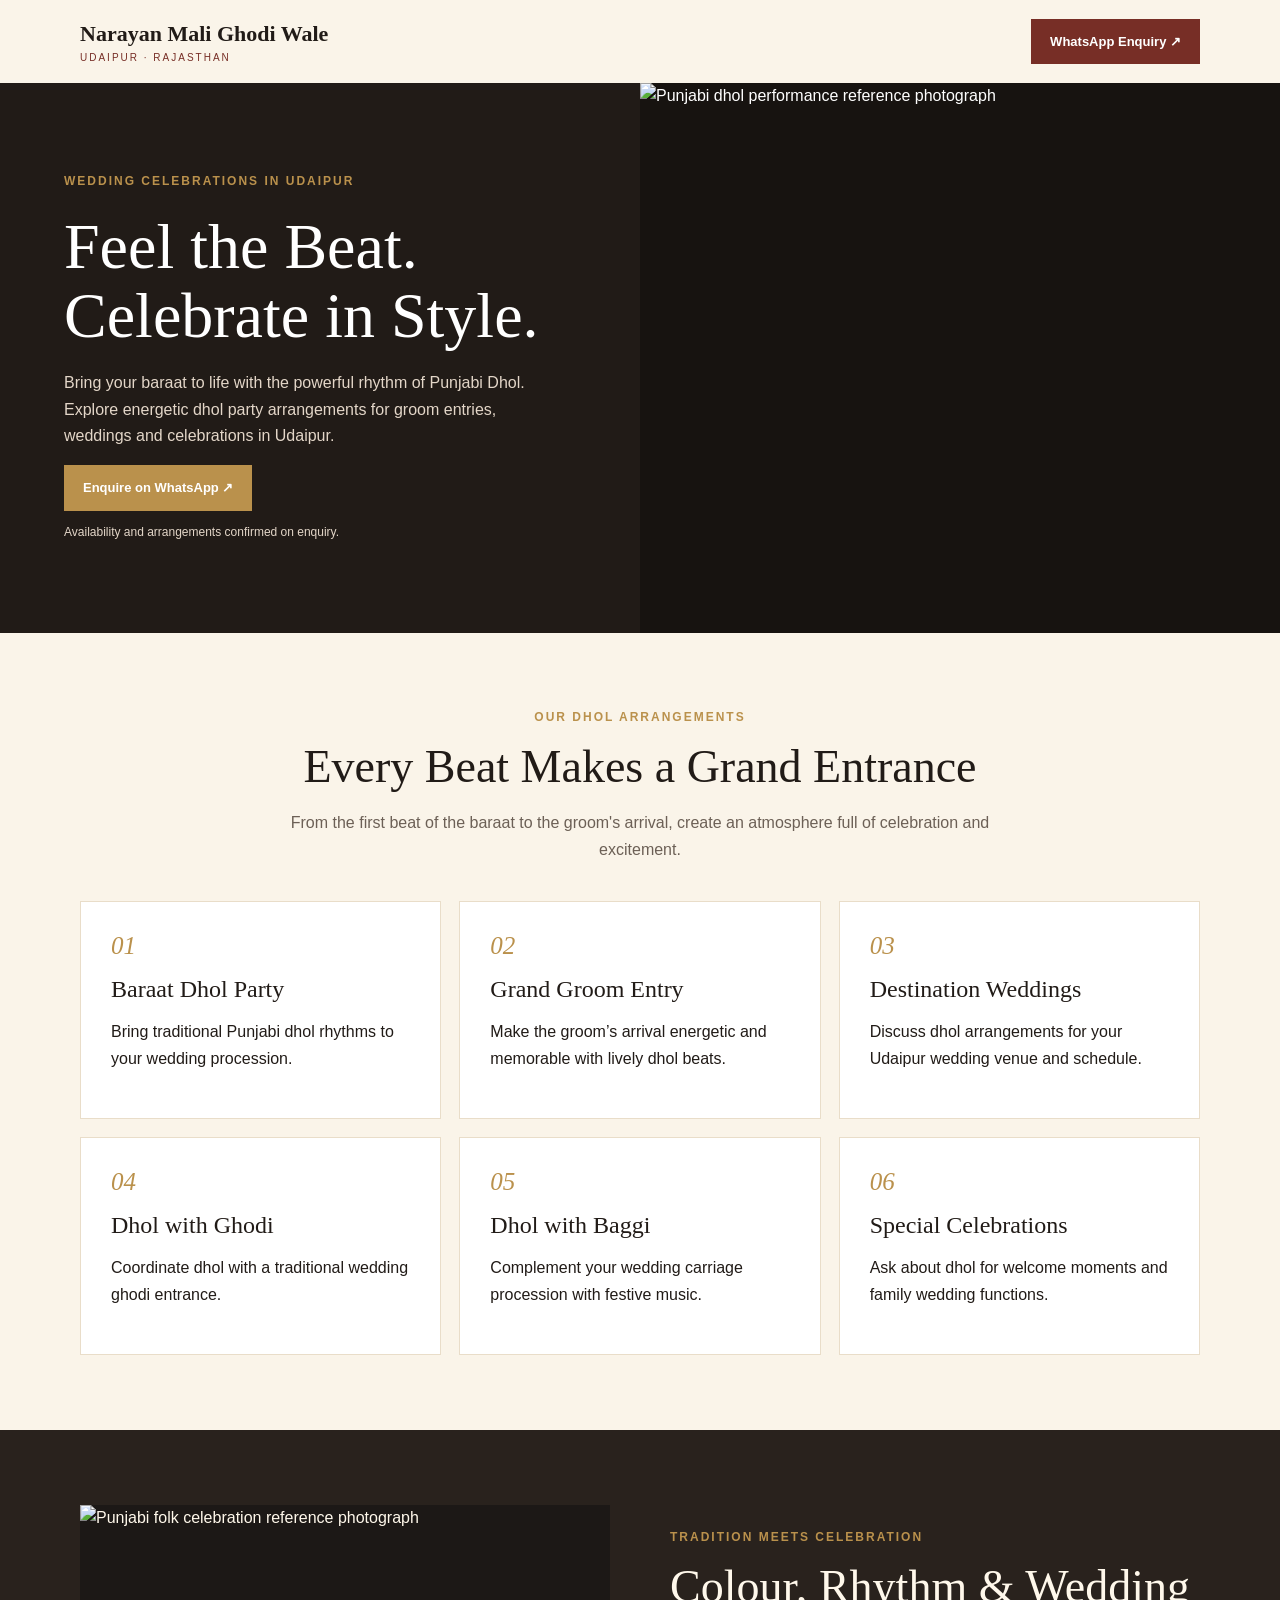
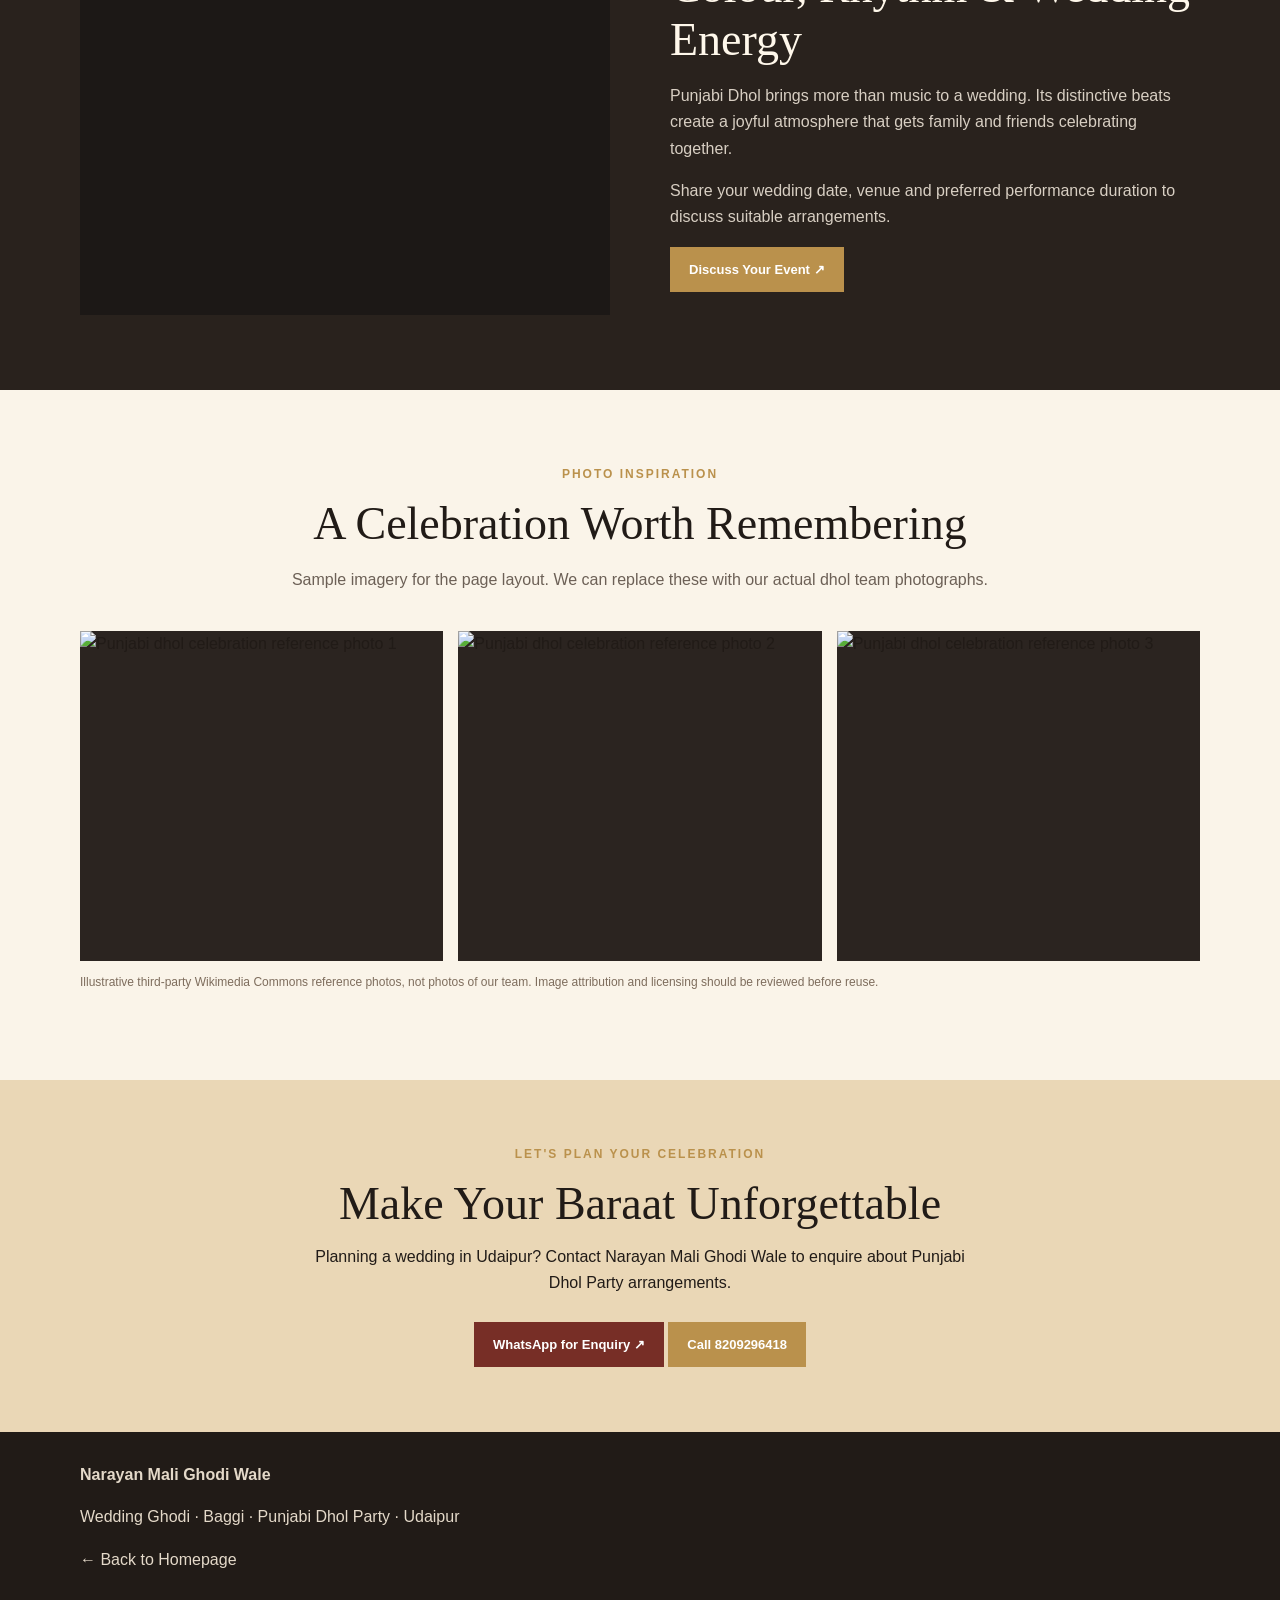
==== punjabi-dhol-party-udaipur.html @ 5ad5a26b "Publish Punjabi Dhol Party standalone service page" ====
<!doctype html><html lang="en"><head><meta charset="utf-8"><meta name="viewport" content="width=device-width,initial-scale=1"><title>Punjabi Dhol Party in Udaipur | Narayan Mali Ghodi Wale</title><meta name="description" content="Enquire about Punjabi Dhol Party arrangements for wedding baraat, groom entry and destination weddings in Udaipur with Narayan Mali Ghodi Wale."><link rel="canonical" href="https://www.narayanmalighodiwale.com/punjabi-dhol-party-udaipur.html"><style>:root{--cream:#faf4e9;--dark:#211b17;--gold:#ba914c;--red:#772e26}*{box-sizing:border-box}body{margin:0;background:var(--cream);color:var(--dark);font:16px/1.65 Arial,sans-serif}a{text-decoration:none;color:inherit}.wrap{width:min(1120px,91%);margin:auto}.nav{display:flex;justify-content:space-between;align-items:center;padding:19px 0;gap:15px}.brand{font:bold 22px Georgia,serif}.brand small{display:block;font:10px Arial,sans-serif;letter-spacing:2px;color:var(--red);margin-top:5px}.button{display:inline-block;padding:12px 19px;background:var(--gold);color:#fff;font-size:13px;font-weight:700}.button.alt{background:var(--red)}.hero{background:var(--dark);color:white;display:grid;grid-template-columns:1fr 1fr;min-height:550px}.hero-copy{padding:85px max(30px,calc((100vw - 1120px)/2)) 75px max(5vw,30px);align-self:center}.eyebrow{color:var(--gold);font-size:12px;font-weight:bold;letter-spacing:2px;text-transform:uppercase}.hero h1{font:clamp(42px,5vw,70px)/1.08 Georgia,serif;margin:20px 0}.hero p{color:#e3d6c8;max-width:480px}.hero-photo{min-height:440px;position:relative}.hero-photo img{width:100%;height:100%;position:absolute;object-fit:contain;background:#171310}.section{padding:75px 0}.center{text-align:center;max-width:750px;margin:0 auto 38px}h2{font:clamp(30px,4vw,46px)/1.15 Georgia,serif;margin:13px 0}.muted{color:#6c6056}.cards{display:grid;grid-template-columns:repeat(3,1fr);gap:18px}.card{background:white;padding:30px;border:1px solid #e9ddc9}.card span{color:var(--gold);font:italic 25px Georgia,serif}.card h3{font:24px Georgia,serif;margin:14px 0}.dark{background:#29221d;color:#fff8eb}.split{display:grid;grid-template-columns:1fr 1fr;gap:60px;align-items:center}.split img{width:100%;height:410px;object-fit:contain;background:#1c1816}.dark p{color:#d8cfc3}.gallery{display:grid;grid-template-columns:repeat(3,1fr);gap:15px}.gallery img{width:100%;height:330px;object-fit:contain;background:#2b2420}.cta{text-align:center;background:#ead7b6;padding:65px 20px}.cta p{max-width:650px;margin:0 auto 25px}footer{background:var(--dark);color:#e4d9c9;padding:30px 0}.fine{font-size:12px;color:#7e6d5d}.dark .fine{color:#c9b99f}@media(max-width:760px){.hero,.split{grid-template-columns:1fr}.hero-copy{padding:55px 6%}.hero-photo{min-height:340px}.cards,.gallery{grid-template-columns:1fr}.gallery img{height:350px}.section{padding:50px 0}.nav{flex-wrap:wrap}.split{gap:25px}}</style></head><body><header class="wrap nav"><a class="brand" href="/">Narayan Mali Ghodi Wale<small>UDAIPUR · RAJASTHAN</small></a><a class="button alt" href="https://wa.me/918209296418">WhatsApp Enquiry ↗</a></header><main><section class="hero"><div class="hero-copy"><div class="eyebrow">Wedding celebrations in Udaipur</div><h1>Feel the Beat.<br>Celebrate in Style.</h1><p>Bring your baraat to life with the powerful rhythm of Punjabi Dhol. Explore energetic dhol party arrangements for groom entries, weddings and celebrations in Udaipur.</p><a class="button" href="https://wa.me/918209296418">Enquire on WhatsApp ↗</a><p class="fine">Availability and arrangements confirmed on enquiry.</p></div><div class="hero-photo"><img src="https://commons.wikimedia.org/wiki/Special:FilePath/The_Dhol_Blasters_%281393735602%29.jpg" alt="Punjabi dhol performance reference photograph"></div></section><section class="section wrap"><div class="center"><div class="eyebrow">Our dhol arrangements</div><h2>Every Beat Makes a Grand Entrance</h2><p class="muted">From the first beat of the baraat to the groom's arrival, create an atmosphere full of celebration and excitement.</p></div><div class="cards"><article class="card"><span>01</span><h3>Baraat Dhol Party</h3><p>Bring traditional Punjabi dhol rhythms to your wedding procession.</p></article><article class="card"><span>02</span><h3>Grand Groom Entry</h3><p>Make the groom’s arrival energetic and memorable with lively dhol beats.</p></article><article class="card"><span>03</span><h3>Destination Weddings</h3><p>Discuss dhol arrangements for your Udaipur wedding venue and schedule.</p></article><article class="card"><span>04</span><h3>Dhol with Ghodi</h3><p>Coordinate dhol with a traditional wedding ghodi entrance.</p></article><article class="card"><span>05</span><h3>Dhol with Baggi</h3><p>Complement your wedding carriage procession with festive music.</p></article><article class="card"><span>06</span><h3>Special Celebrations</h3><p>Ask about dhol for welcome moments and family wedding functions.</p></article></div></section><section class="section dark"><div class="wrap split"><img src="https://commons.wikimedia.org/wiki/Special:FilePath/Punjabi_Folk_dance_Gaidda_Boliya_and_Bhangara_42.jpg" alt="Punjabi folk celebration reference photograph"><div><div class="eyebrow">Tradition meets celebration</div><h2>Colour, Rhythm & Wedding Energy</h2><p>Punjabi Dhol brings more than music to a wedding. Its distinctive beats create a joyful atmosphere that gets family and friends celebrating together.</p><p>Share your wedding date, venue and preferred performance duration to discuss suitable arrangements.</p><a class="button" href="https://wa.me/918209296418">Discuss Your Event ↗</a></div></div></section><section class="section wrap"><div class="center"><div class="eyebrow">Photo inspiration</div><h2>A Celebration Worth Remembering</h2><p class="muted">Sample imagery for the page layout. We can replace these with our actual dhol team photographs.</p></div><div class="gallery"><img loading="lazy" src="https://commons.wikimedia.org/wiki/Special:FilePath/The_Dhol_Blasters_%281393735602%29.jpg" alt="Punjabi dhol celebration reference photo 1"><img loading="lazy" src="https://commons.wikimedia.org/wiki/Special:FilePath/Punjabi_Folk_dance_Gaidda_Boliya_and_Bhangara_42.jpg" alt="Punjabi dhol celebration reference photo 2"><img loading="lazy" src="https://commons.wikimedia.org/wiki/Special:FilePath/Bhangra_at_Vasakhi.jpg" alt="Punjabi dhol celebration reference photo 3"></div><p class="fine">Illustrative third-party Wikimedia Commons reference photos, not photos of our team. Image attribution and licensing should be reviewed before reuse.</p></section><section class="cta"><div class="eyebrow">Let's plan your celebration</div><h2>Make Your Baraat Unforgettable</h2><p>Planning a wedding in Udaipur? Contact Narayan Mali Ghodi Wale to enquire about Punjabi Dhol Party arrangements.</p><a class="button alt" href="https://wa.me/918209296418">WhatsApp for Enquiry ↗</a> <a class="button" href="tel:+918209296418">Call 8209296418</a></section></main><footer><div class="wrap"><strong>Narayan Mali Ghodi Wale</strong><p>Wedding Ghodi · Baggi · Punjabi Dhol Party · Udaipur</p><a href="/">← Back to Homepage</a></div></footer></body></html>
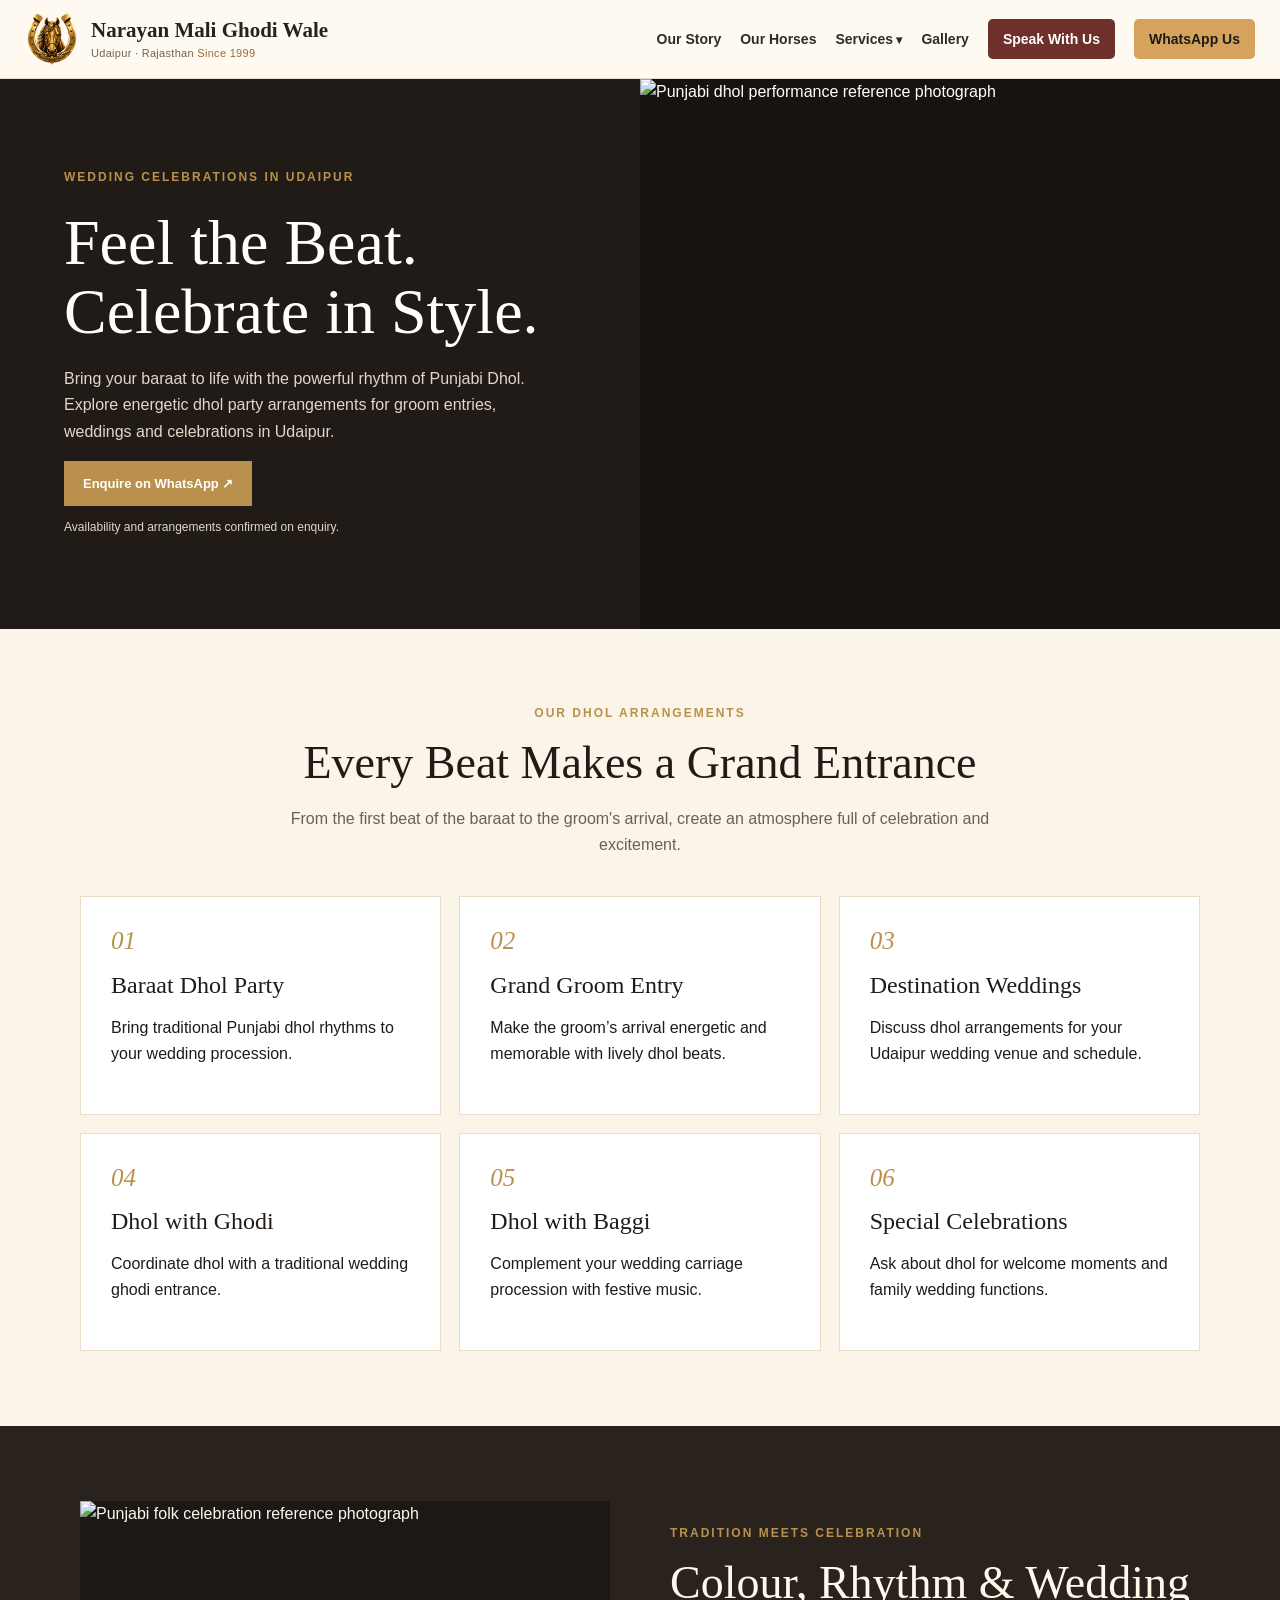
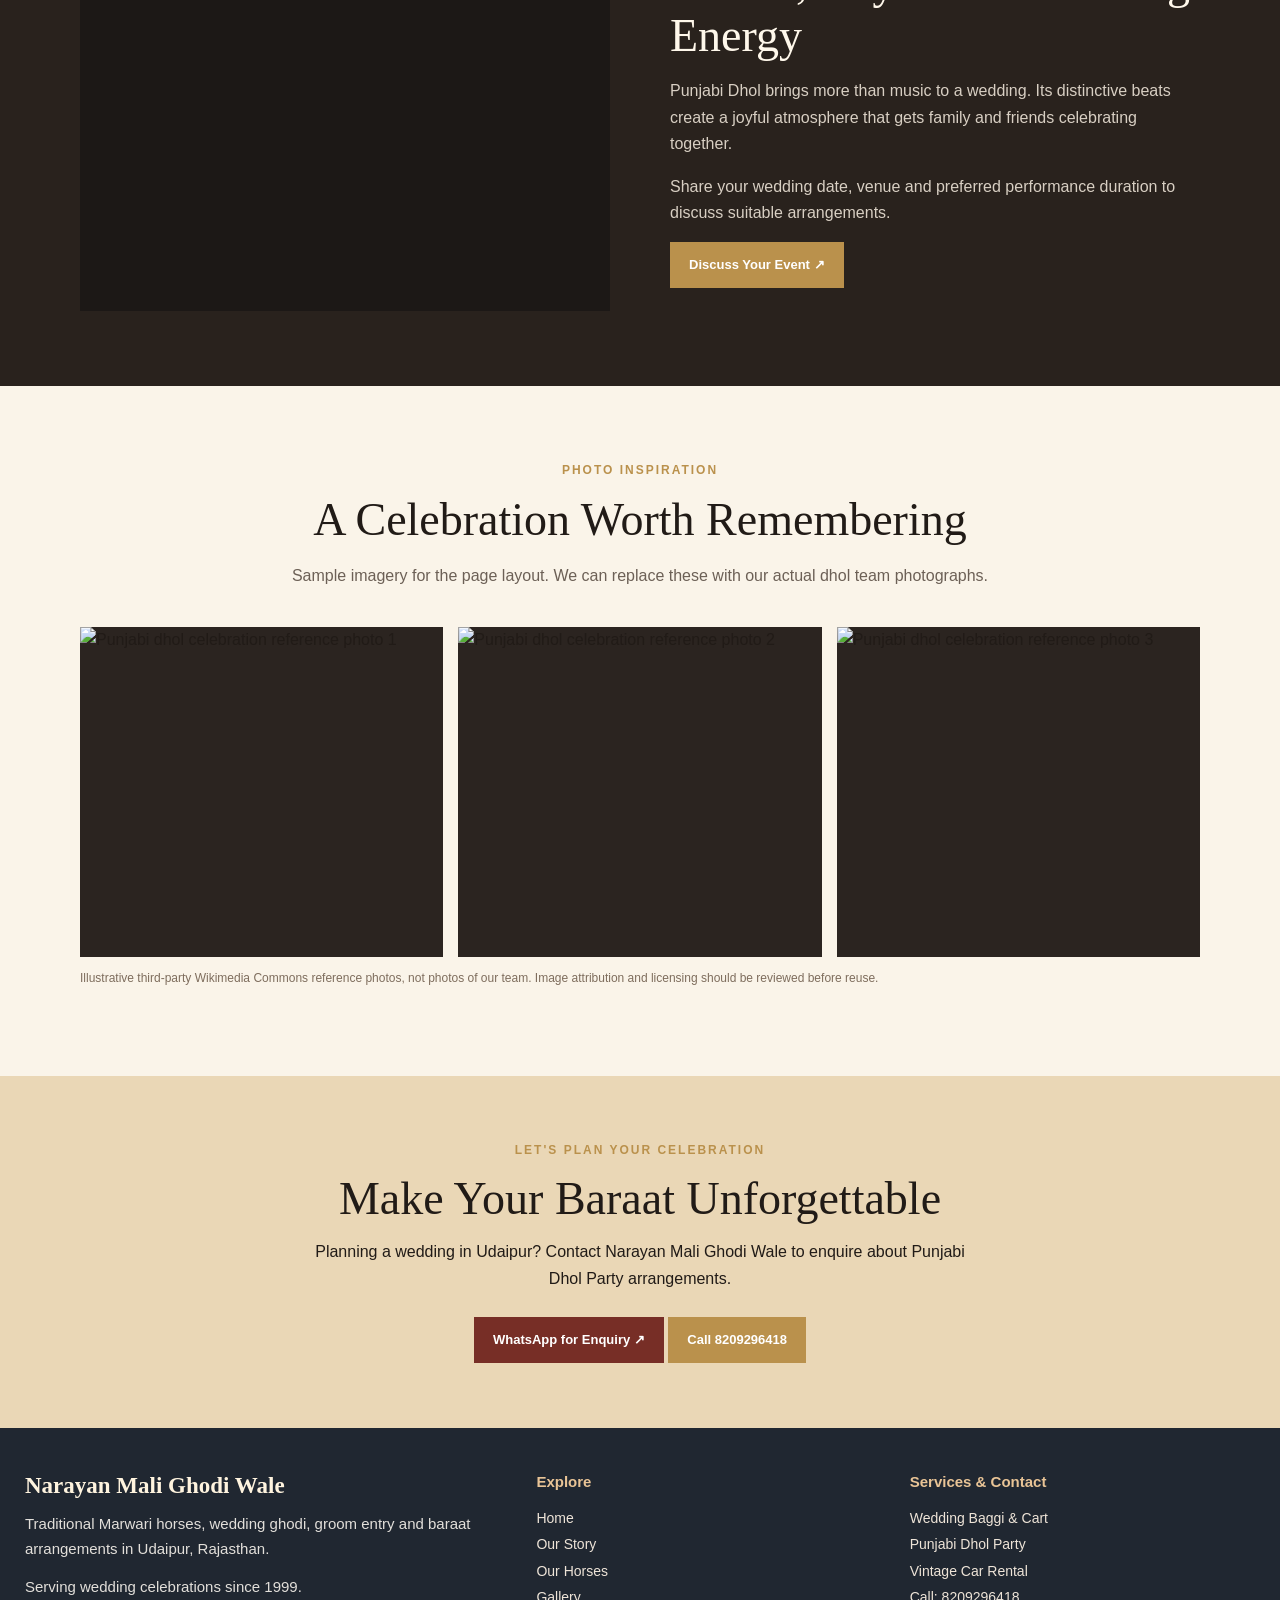
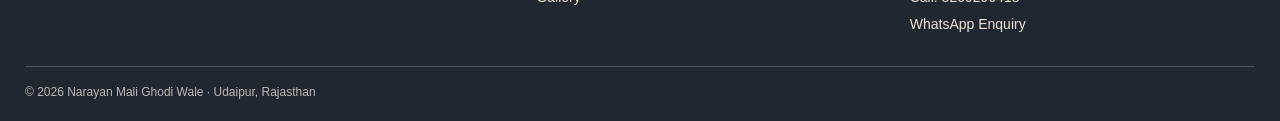
==== commit 108f7421: "Use reusable site-wide header and footer on punjabi-dhol-party-udaipur.html" ====
--- a/punjabi-dhol-party-udaipur.html
+++ b/punjabi-dhol-party-udaipur.html
@@ -1 +1,3 @@
-<!doctype html><html lang="en"><head><meta charset="utf-8"><meta name="viewport" content="width=device-width,initial-scale=1"><title>Punjabi Dhol Party in Udaipur | Narayan Mali Ghodi Wale</title><meta name="description" content="Enquire about Punjabi Dhol Party arrangements for wedding baraat, groom entry and destination weddings in Udaipur with Narayan Mali Ghodi Wale."><link rel="canonical" href="https://www.narayanmalighodiwale.com/punjabi-dhol-party-udaipur.html"><style>:root{--cream:#faf4e9;--dark:#211b17;--gold:#ba914c;--red:#772e26}*{box-sizing:border-box}body{margin:0;background:var(--cream);color:var(--dark);font:16px/1.65 Arial,sans-serif}a{text-decoration:none;color:inherit}.wrap{width:min(1120px,91%);margin:auto}.nav{display:flex;justify-content:space-between;align-items:center;padding:19px 0;gap:15px}.brand{font:bold 22px Georgia,serif}.brand small{display:block;font:10px Arial,sans-serif;letter-spacing:2px;color:var(--red);margin-top:5px}.button{display:inline-block;padding:12px 19px;background:var(--gold);color:#fff;font-size:13px;font-weight:700}.button.alt{background:var(--red)}.hero{background:var(--dark);color:white;display:grid;grid-template-columns:1fr 1fr;min-height:550px}.hero-copy{padding:85px max(30px,calc((100vw - 1120px)/2)) 75px max(5vw,30px);align-self:center}.eyebrow{color:var(--gold);font-size:12px;font-weight:bold;letter-spacing:2px;text-transform:uppercase}.hero h1{font:clamp(42px,5vw,70px)/1.08 Georgia,serif;margin:20px 0}.hero p{color:#e3d6c8;max-width:480px}.hero-photo{min-height:440px;position:relative}.hero-photo img{width:100%;height:100%;position:absolute;object-fit:contain;background:#171310}.section{padding:75px 0}.center{text-align:center;max-width:750px;margin:0 auto 38px}h2{font:clamp(30px,4vw,46px)/1.15 Georgia,serif;margin:13px 0}.muted{color:#6c6056}.cards{display:grid;grid-template-columns:repeat(3,1fr);gap:18px}.card{background:white;padding:30px;border:1px solid #e9ddc9}.card span{color:var(--gold);font:italic 25px Georgia,serif}.card h3{font:24px Georgia,serif;margin:14px 0}.dark{background:#29221d;color:#fff8eb}.split{display:grid;grid-template-columns:1fr 1fr;gap:60px;align-items:center}.split img{width:100%;height:410px;object-fit:contain;background:#1c1816}.dark p{color:#d8cfc3}.gallery{display:grid;grid-template-columns:repeat(3,1fr);gap:15px}.gallery img{width:100%;height:330px;object-fit:contain;background:#2b2420}.cta{text-align:center;background:#ead7b6;padding:65px 20px}.cta p{max-width:650px;margin:0 auto 25px}footer{background:var(--dark);color:#e4d9c9;padding:30px 0}.fine{font-size:12px;color:#7e6d5d}.dark .fine{color:#c9b99f}@media(max-width:760px){.hero,.split{grid-template-columns:1fr}.hero-copy{padding:55px 6%}.hero-photo{min-height:340px}.cards,.gallery{grid-template-columns:1fr}.gallery img{height:350px}.section{padding:50px 0}.nav{flex-wrap:wrap}.split{gap:25px}}</style></head><body><header class="wrap nav"><a class="brand" href="/">Narayan Mali Ghodi Wale<small>UDAIPUR · RAJASTHAN</small></a><a class="button alt" href="https://wa.me/918209296418">WhatsApp Enquiry ↗</a></header><main><section class="hero"><div class="hero-copy"><div class="eyebrow">Wedding celebrations in Udaipur</div><h1>Feel the Beat.<br>Celebrate in Style.</h1><p>Bring your baraat to life with the powerful rhythm of Punjabi Dhol. Explore energetic dhol party arrangements for groom entries, weddings and celebrations in Udaipur.</p><a class="button" href="https://wa.me/918209296418">Enquire on WhatsApp ↗</a><p class="fine">Availability and arrangements confirmed on enquiry.</p></div><div class="hero-photo"><img src="https://commons.wikimedia.org/wiki/Special:FilePath/The_Dhol_Blasters_%281393735602%29.jpg" alt="Punjabi dhol performance reference photograph"></div></section><section class="section wrap"><div class="center"><div class="eyebrow">Our dhol arrangements</div><h2>Every Beat Makes a Grand Entrance</h2><p class="muted">From the first beat of the baraat to the groom's arrival, create an atmosphere full of celebration and excitement.</p></div><div class="cards"><article class="card"><span>01</span><h3>Baraat Dhol Party</h3><p>Bring traditional Punjabi dhol rhythms to your wedding procession.</p></article><article class="card"><span>02</span><h3>Grand Groom Entry</h3><p>Make the groom’s arrival energetic and memorable with lively dhol beats.</p></article><article class="card"><span>03</span><h3>Destination Weddings</h3><p>Discuss dhol arrangements for your Udaipur wedding venue and schedule.</p></article><article class="card"><span>04</span><h3>Dhol with Ghodi</h3><p>Coordinate dhol with a traditional wedding ghodi entrance.</p></article><article class="card"><span>05</span><h3>Dhol with Baggi</h3><p>Complement your wedding carriage procession with festive music.</p></article><article class="card"><span>06</span><h3>Special Celebrations</h3><p>Ask about dhol for welcome moments and family wedding functions.</p></article></div></section><section class="section dark"><div class="wrap split"><img src="https://commons.wikimedia.org/wiki/Special:FilePath/Punjabi_Folk_dance_Gaidda_Boliya_and_Bhangara_42.jpg" alt="Punjabi folk celebration reference photograph"><div><div class="eyebrow">Tradition meets celebration</div><h2>Colour, Rhythm & Wedding Energy</h2><p>Punjabi Dhol brings more than music to a wedding. Its distinctive beats create a joyful atmosphere that gets family and friends celebrating together.</p><p>Share your wedding date, venue and preferred performance duration to discuss suitable arrangements.</p><a class="button" href="https://wa.me/918209296418">Discuss Your Event ↗</a></div></div></section><section class="section wrap"><div class="center"><div class="eyebrow">Photo inspiration</div><h2>A Celebration Worth Remembering</h2><p class="muted">Sample imagery for the page layout. We can replace these with our actual dhol team photographs.</p></div><div class="gallery"><img loading="lazy" src="https://commons.wikimedia.org/wiki/Special:FilePath/The_Dhol_Blasters_%281393735602%29.jpg" alt="Punjabi dhol celebration reference photo 1"><img loading="lazy" src="https://commons.wikimedia.org/wiki/Special:FilePath/Punjabi_Folk_dance_Gaidda_Boliya_and_Bhangara_42.jpg" alt="Punjabi dhol celebration reference photo 2"><img loading="lazy" src="https://commons.wikimedia.org/wiki/Special:FilePath/Bhangra_at_Vasakhi.jpg" alt="Punjabi dhol celebration reference photo 3"></div><p class="fine">Illustrative third-party Wikimedia Commons reference photos, not photos of our team. Image attribution and licensing should be reviewed before reuse.</p></section><section class="cta"><div class="eyebrow">Let's plan your celebration</div><h2>Make Your Baraat Unforgettable</h2><p>Planning a wedding in Udaipur? Contact Narayan Mali Ghodi Wale to enquire about Punjabi Dhol Party arrangements.</p><a class="button alt" href="https://wa.me/918209296418">WhatsApp for Enquiry ↗</a> <a class="button" href="tel:+918209296418">Call 8209296418</a></section></main><footer><div class="wrap"><strong>Narayan Mali Ghodi Wale</strong><p>Wedding Ghodi · Baggi · Punjabi Dhol Party · Udaipur</p><a href="/">← Back to Homepage</a></div></footer></body></html>+<!doctype html><html lang="en"><head><meta charset="utf-8"><meta name="viewport" content="width=device-width,initial-scale=1"><title>Punjabi Dhol Party in Udaipur | Narayan Mali Ghodi Wale</title><meta name="description" content="Enquire about Punjabi Dhol Party arrangements for wedding baraat, groom entry and destination weddings in Udaipur with Narayan Mali Ghodi Wale."><link rel="canonical" href="https://www.narayanmalighodiwale.com/punjabi-dhol-party-udaipur.html"><style>:root{--cream:#faf4e9;--dark:#211b17;--gold:#ba914c;--red:#772e26}*{box-sizing:border-box}body{margin:0;background:var(--cream);color:var(--dark);font:16px/1.65 Arial,sans-serif}a{text-decoration:none;color:inherit}.wrap{width:min(1120px,91%);margin:auto}.nav{display:flex;justify-content:space-between;align-items:center;padding:19px 0;gap:15px}.brand{font:bold 22px Georgia,serif}.brand small{display:block;font:10px Arial,sans-serif;letter-spacing:2px;color:var(--red);margin-top:5px}.button{display:inline-block;padding:12px 19px;background:var(--gold);color:#fff;font-size:13px;font-weight:700}.button.alt{background:var(--red)}.hero{background:var(--dark);color:white;display:grid;grid-template-columns:1fr 1fr;min-height:550px}.hero-copy{padding:85px max(30px,calc((100vw - 1120px)/2)) 75px max(5vw,30px);align-self:center}.eyebrow{color:var(--gold);font-size:12px;font-weight:bold;letter-spacing:2px;text-transform:uppercase}.hero h1{font:clamp(42px,5vw,70px)/1.08 Georgia,serif;margin:20px 0}.hero p{color:#e3d6c8;max-width:480px}.hero-photo{min-height:440px;position:relative}.hero-photo img{width:100%;height:100%;position:absolute;object-fit:contain;background:#171310}.section{padding:75px 0}.center{text-align:center;max-width:750px;margin:0 auto 38px}h2{font:clamp(30px,4vw,46px)/1.15 Georgia,serif;margin:13px 0}.muted{color:#6c6056}.cards{display:grid;grid-template-columns:repeat(3,1fr);gap:18px}.card{background:white;padding:30px;border:1px solid #e9ddc9}.card span{color:var(--gold);font:italic 25px Georgia,serif}.card h3{font:24px Georgia,serif;margin:14px 0}.dark{background:#29221d;color:#fff8eb}.split{display:grid;grid-template-columns:1fr 1fr;gap:60px;align-items:center}.split img{width:100%;height:410px;object-fit:contain;background:#1c1816}.dark p{color:#d8cfc3}.gallery{display:grid;grid-template-columns:repeat(3,1fr);gap:15px}.gallery img{width:100%;height:330px;object-fit:contain;background:#2b2420}.cta{text-align:center;background:#ead7b6;padding:65px 20px}.cta p{max-width:650px;margin:0 auto 25px}footer{background:var(--dark);color:#e4d9c9;padding:30px 0}.fine{font-size:12px;color:#7e6d5d}.dark .fine{color:#c9b99f}@media(max-width:760px){.hero,.split{grid-template-columns:1fr}.hero-copy{padding:55px 6%}.hero-photo{min-height:340px}.cards,.gallery{grid-template-columns:1fr}.gallery img{height:350px}.section{padding:50px 0}.nav{flex-wrap:wrap}.split{gap:25px}}</style><link rel="icon" type="image/png" href="/Regal%20Golden%20Horse%20Horseshoe%20Emblem.png"><link rel="apple-touch-icon" href="/Regal%20Golden%20Horse%20Horseshoe%20Emblem.png"><link rel="stylesheet" href="/site-shared.css">
+<script src="/site-shared.js" defer></script>
+</head><body><div id="nm-site-header"></div><main><section class="hero"><div class="hero-copy"><div class="eyebrow">Wedding celebrations in Udaipur</div><h1>Feel the Beat.<br>Celebrate in Style.</h1><p>Bring your baraat to life with the powerful rhythm of Punjabi Dhol. Explore energetic dhol party arrangements for groom entries, weddings and celebrations in Udaipur.</p><a class="button" href="https://wa.me/918209296418">Enquire on WhatsApp ↗</a><p class="fine">Availability and arrangements confirmed on enquiry.</p></div><div class="hero-photo"><img src="https://commons.wikimedia.org/wiki/Special:FilePath/The_Dhol_Blasters_%281393735602%29.jpg" alt="Punjabi dhol performance reference photograph"></div></section><section class="section wrap"><div class="center"><div class="eyebrow">Our dhol arrangements</div><h2>Every Beat Makes a Grand Entrance</h2><p class="muted">From the first beat of the baraat to the groom's arrival, create an atmosphere full of celebration and excitement.</p></div><div class="cards"><article class="card"><span>01</span><h3>Baraat Dhol Party</h3><p>Bring traditional Punjabi dhol rhythms to your wedding procession.</p></article><article class="card"><span>02</span><h3>Grand Groom Entry</h3><p>Make the groom’s arrival energetic and memorable with lively dhol beats.</p></article><article class="card"><span>03</span><h3>Destination Weddings</h3><p>Discuss dhol arrangements for your Udaipur wedding venue and schedule.</p></article><article class="card"><span>04</span><h3>Dhol with Ghodi</h3><p>Coordinate dhol with a traditional wedding ghodi entrance.</p></article><article class="card"><span>05</span><h3>Dhol with Baggi</h3><p>Complement your wedding carriage procession with festive music.</p></article><article class="card"><span>06</span><h3>Special Celebrations</h3><p>Ask about dhol for welcome moments and family wedding functions.</p></article></div></section><section class="section dark"><div class="wrap split"><img src="https://commons.wikimedia.org/wiki/Special:FilePath/Punjabi_Folk_dance_Gaidda_Boliya_and_Bhangara_42.jpg" alt="Punjabi folk celebration reference photograph"><div><div class="eyebrow">Tradition meets celebration</div><h2>Colour, Rhythm & Wedding Energy</h2><p>Punjabi Dhol brings more than music to a wedding. Its distinctive beats create a joyful atmosphere that gets family and friends celebrating together.</p><p>Share your wedding date, venue and preferred performance duration to discuss suitable arrangements.</p><a class="button" href="https://wa.me/918209296418">Discuss Your Event ↗</a></div></div></section><section class="section wrap"><div class="center"><div class="eyebrow">Photo inspiration</div><h2>A Celebration Worth Remembering</h2><p class="muted">Sample imagery for the page layout. We can replace these with our actual dhol team photographs.</p></div><div class="gallery"><img loading="lazy" src="https://commons.wikimedia.org/wiki/Special:FilePath/The_Dhol_Blasters_%281393735602%29.jpg" alt="Punjabi dhol celebration reference photo 1"><img loading="lazy" src="https://commons.wikimedia.org/wiki/Special:FilePath/Punjabi_Folk_dance_Gaidda_Boliya_and_Bhangara_42.jpg" alt="Punjabi dhol celebration reference photo 2"><img loading="lazy" src="https://commons.wikimedia.org/wiki/Special:FilePath/Bhangra_at_Vasakhi.jpg" alt="Punjabi dhol celebration reference photo 3"></div><p class="fine">Illustrative third-party Wikimedia Commons reference photos, not photos of our team. Image attribution and licensing should be reviewed before reuse.</p></section><section class="cta"><div class="eyebrow">Let's plan your celebration</div><h2>Make Your Baraat Unforgettable</h2><p>Planning a wedding in Udaipur? Contact Narayan Mali Ghodi Wale to enquire about Punjabi Dhol Party arrangements.</p><a class="button alt" href="https://wa.me/918209296418">WhatsApp for Enquiry ↗</a> <a class="button" href="tel:+918209296418">Call 8209296418</a></section></main><div id="nm-site-footer"></div></body></html>
--- a/site-shared.css
+++ b/site-shared.css
@@ -0,0 +1,30 @@
+/* Shared site-wide header and footer. Edit this file for all pages. */
+#nm-site-header,#nm-site-footer{font-family:Arial,Helvetica,sans-serif;box-sizing:border-box}#nm-site-header *,#nm-site-footer *{box-sizing:border-box}
+#nm-site-header{position:relative;z-index:100;background:#fffaf1;color:#29241e;border-bottom:1px solid #e9ddcb}
+#nm-site-header .nm-nav{max-width:1320px;margin:auto;padding:12px 25px;display:flex;align-items:center;justify-content:space-between;gap:24px}
+#nm-site-header .nm-brand{display:flex;align-items:center;gap:12px;text-decoration:none;color:#28221d;min-width:0;font-family:Georgia,serif;font-size:21px;font-weight:700;line-height:1.15}
+#nm-site-header .nm-logo{width:54px;height:54px;object-fit:contain;flex:none}
+#nm-site-header .nm-brand small{display:block;font-family:Arial,sans-serif;font-size:11px;letter-spacing:.3px;font-weight:500;margin-top:5px;color:#716451}
+#nm-site-header .nm-brand small span{color:#986b36}
+#nm-site-header .nm-links{display:flex;align-items:center;gap:19px}
+#nm-site-header .nm-links>a,#nm-site-header .nm-dropdown>summary{font:600 14px Arial,sans-serif;text-decoration:none;color:#302b27;cursor:pointer;white-space:nowrap}
+#nm-site-header .nm-links>a:hover,#nm-site-header .nm-dropdown a:hover{color:#a47335}
+#nm-site-header .nm-dropdown{position:relative}
+#nm-site-header .nm-dropdown>summary{list-style:none}
+#nm-site-header .nm-dropdown>summary::-webkit-details-marker{display:none}
+#nm-site-header .nm-dropdown>summary:after{content:' ▾';font-size:12px}
+#nm-site-header .nm-menu{position:absolute;top:100%;left:0;min-width:220px;background:#fffaf1;box-shadow:0 12px 28px #0002;border:1px solid #eadbc5;padding:9px;border-radius:9px;display:grid;gap:3px}
+#nm-site-header .nm-menu a{display:block;padding:11px 10px;text-decoration:none;font:600 13px Arial,sans-serif;color:#302b27;border-radius:5px}
+#nm-site-header .nm-links .nm-action{background:#6e302a;color:#fff!important;padding:12px 15px;border-radius:5px}
+#nm-site-header .nm-links .nm-whatsapp{background:#d6a35d;color:#1d1b17!important}
+#nm-site-header .nm-toggle{display:none;background:transparent;border:1px solid #d5c6b4;border-radius:5px;padding:8px 12px;font-size:24px;color:#29241e;cursor:pointer}
+#nm-site-footer{background:#202731;color:#f8f1e8;padding:45px 25px 22px}
+#nm-site-footer .nm-footer-wrap{max-width:1320px;margin:auto;display:grid;grid-template-columns:1.4fr 1fr 1fr;gap:28px}
+#nm-site-footer h2{font:700 23px Georgia,serif;margin:0 0 12px;color:#fff4df}
+#nm-site-footer h3{font:700 15px Arial,sans-serif;margin:0 0 15px;color:#e9c496}
+#nm-site-footer p{font:15px/1.7 Arial,sans-serif;color:#e2dfda;margin:0 0 12px}
+#nm-site-footer a{display:block;font:14px/1.9 Arial,sans-serif;color:#eee4d8;text-decoration:none}
+#nm-site-footer a:hover{text-decoration:underline}
+#nm-site-footer .nm-copyright{max-width:1320px;margin:28px auto 0;border-top:1px solid #ffffff30;padding-top:18px;font:12px Arial,sans-serif;color:#bcb9b3}
+@media(max-width:1050px){#nm-site-header .nm-nav{flex-wrap:wrap}#nm-site-header .nm-toggle{display:block;margin-left:auto}#nm-site-header .nm-links{display:none;flex:0 0 100%;flex-direction:column;align-items:stretch;gap:0;padding:10px 0}#nm-site-header .nm-links.nm-open{display:flex}#nm-site-header .nm-links>a,#nm-site-header .nm-dropdown>summary{display:block;padding:12px 8px}#nm-site-header .nm-menu{position:static;box-shadow:none;min-width:0;margin:0 0 8px 10px}#nm-site-header .nm-links .nm-action{margin:6px 0;text-align:center}#nm-site-footer .nm-footer-wrap{grid-template-columns:1fr 1fr}}
+@media(max-width:600px){#nm-site-header .nm-nav{padding:12px 17px}#nm-site-header .nm-brand{font-size:16px}#nm-site-header .nm-logo{width:43px;height:43px}#nm-site-header .nm-brand small{font-size:10px}#nm-site-footer .nm-footer-wrap{grid-template-columns:1fr}}
